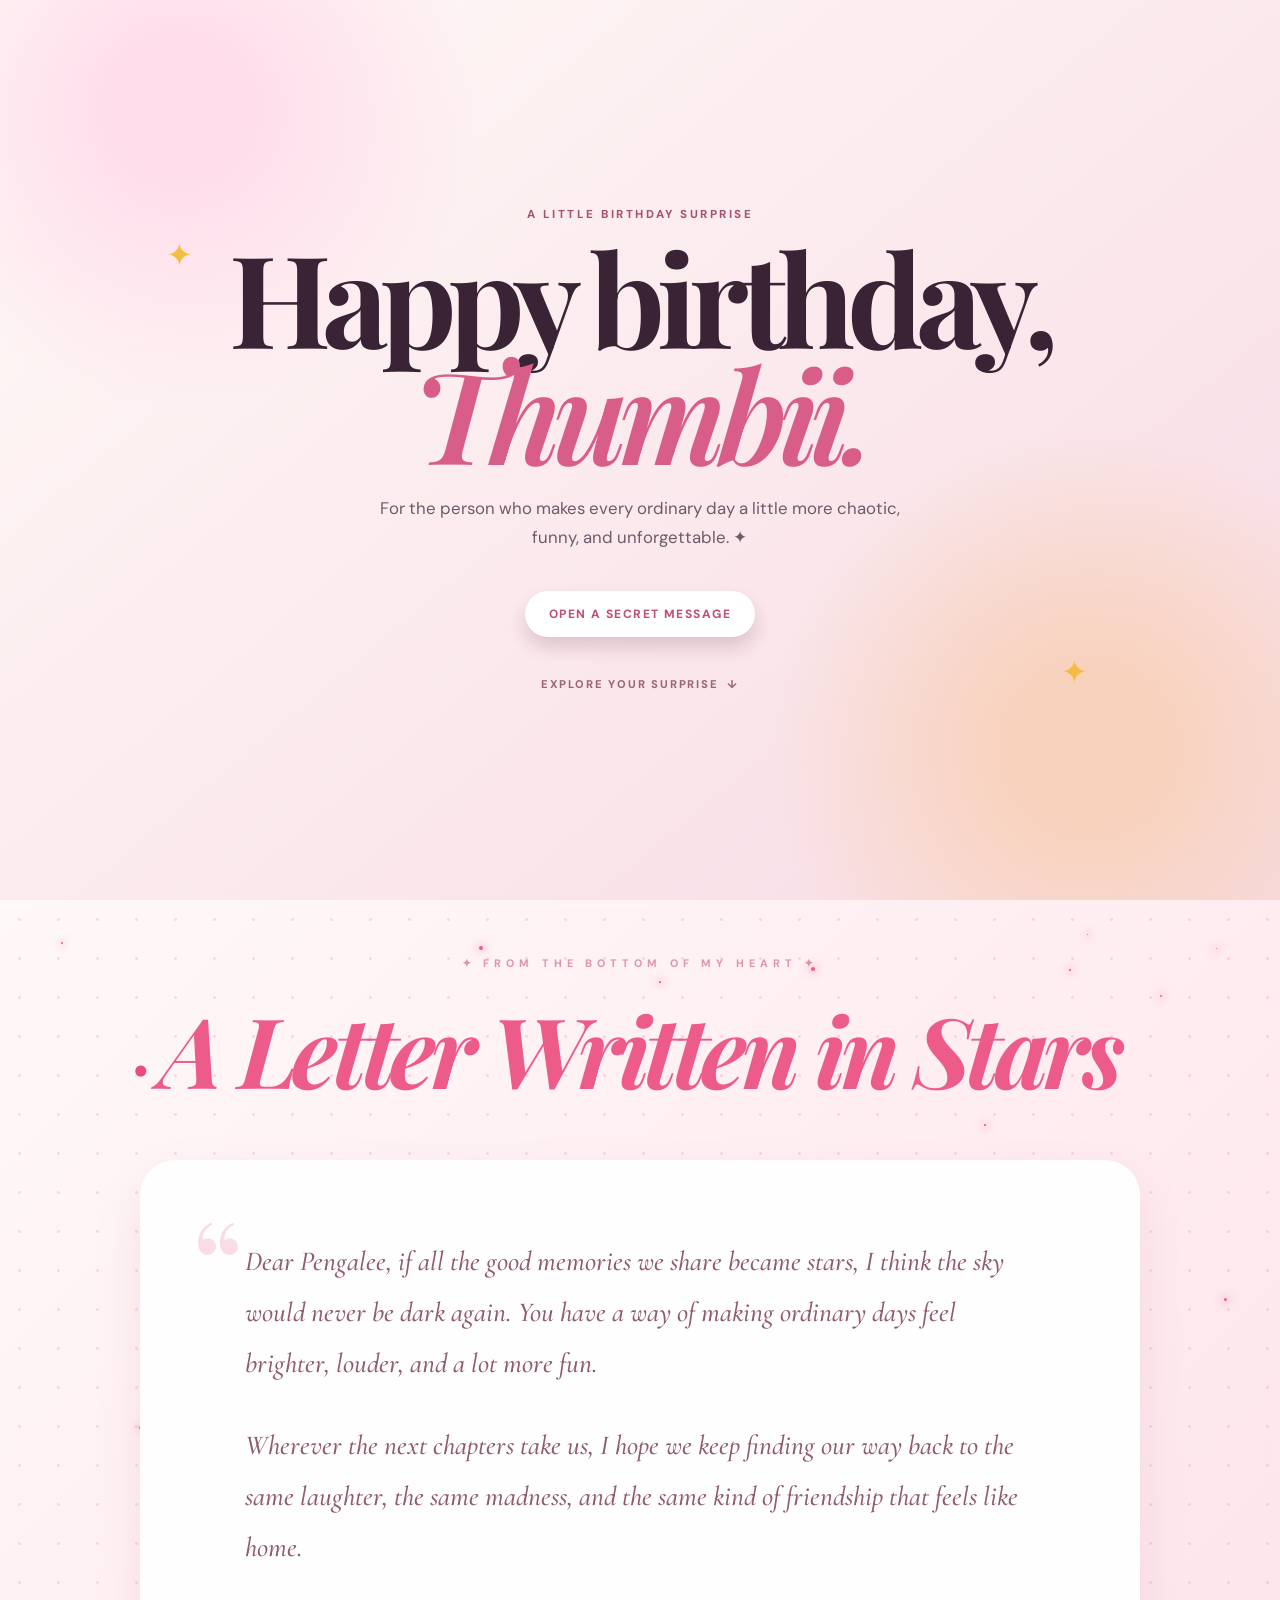
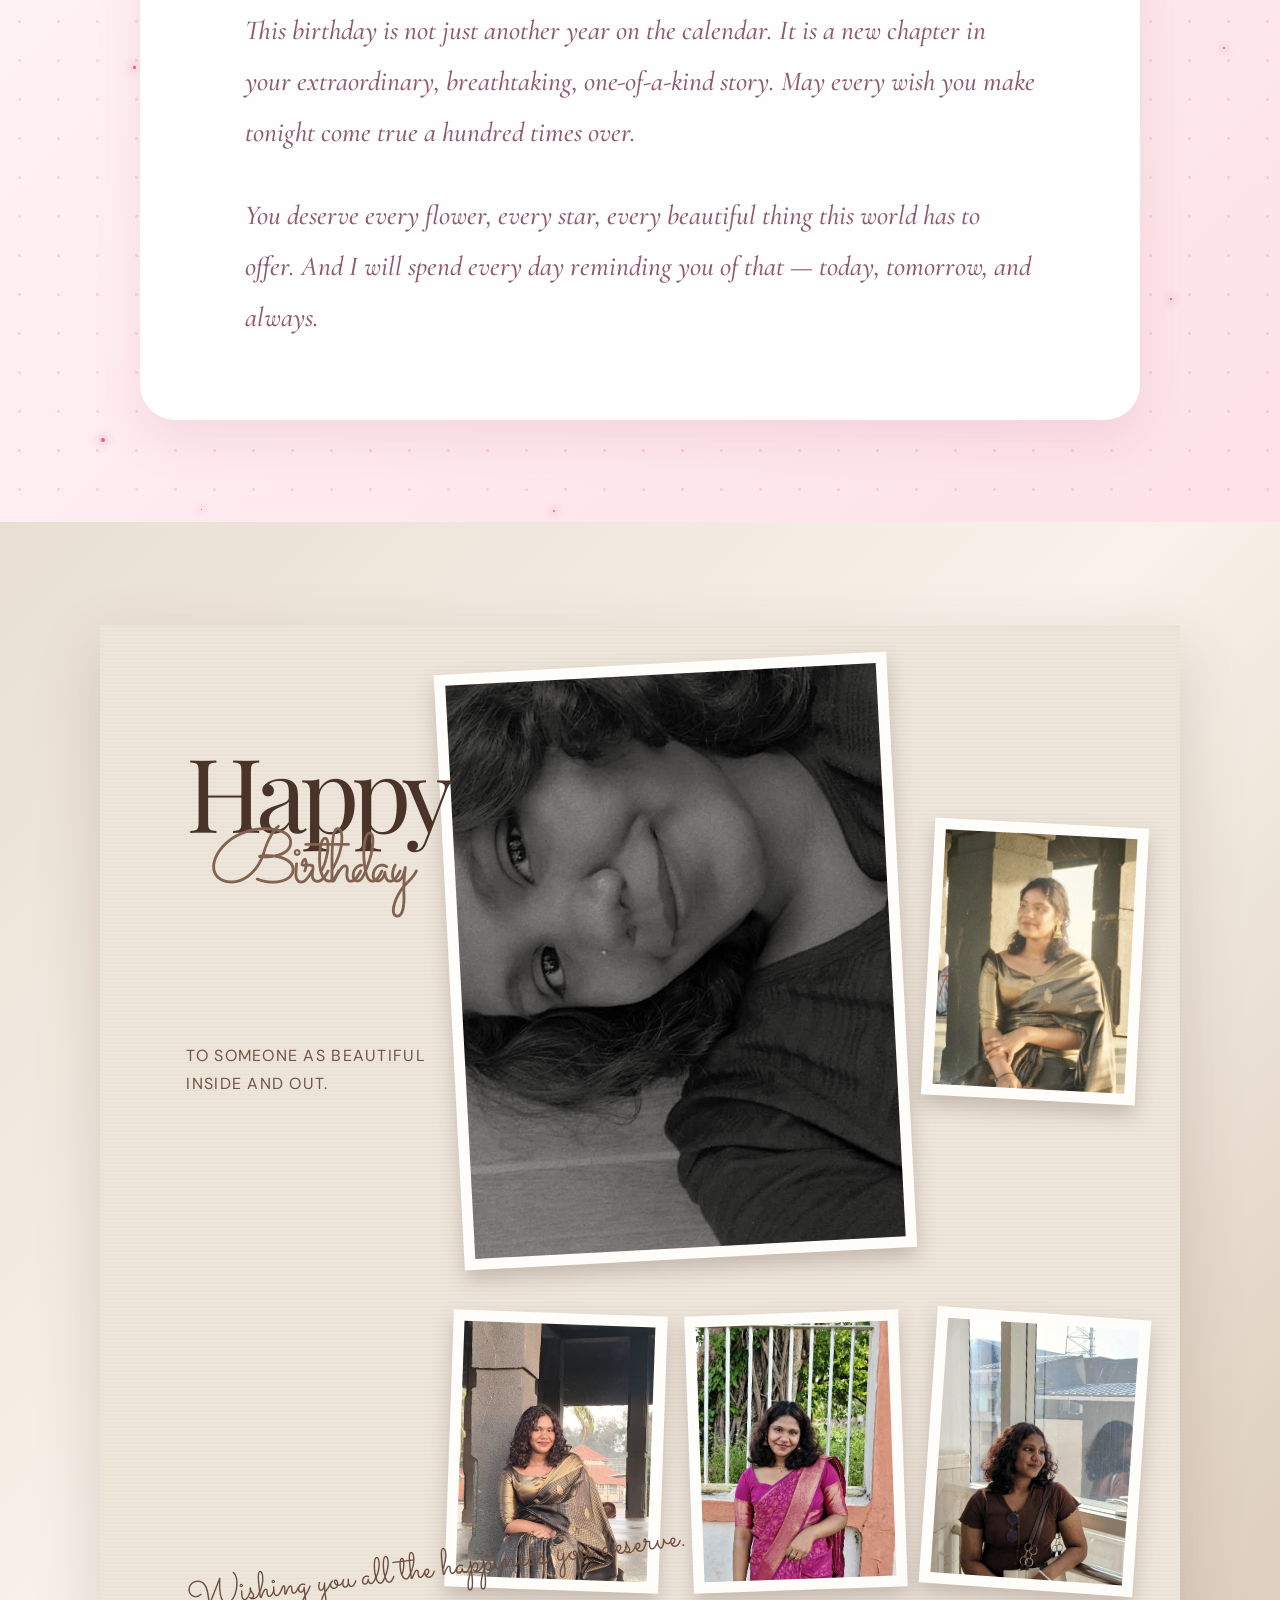
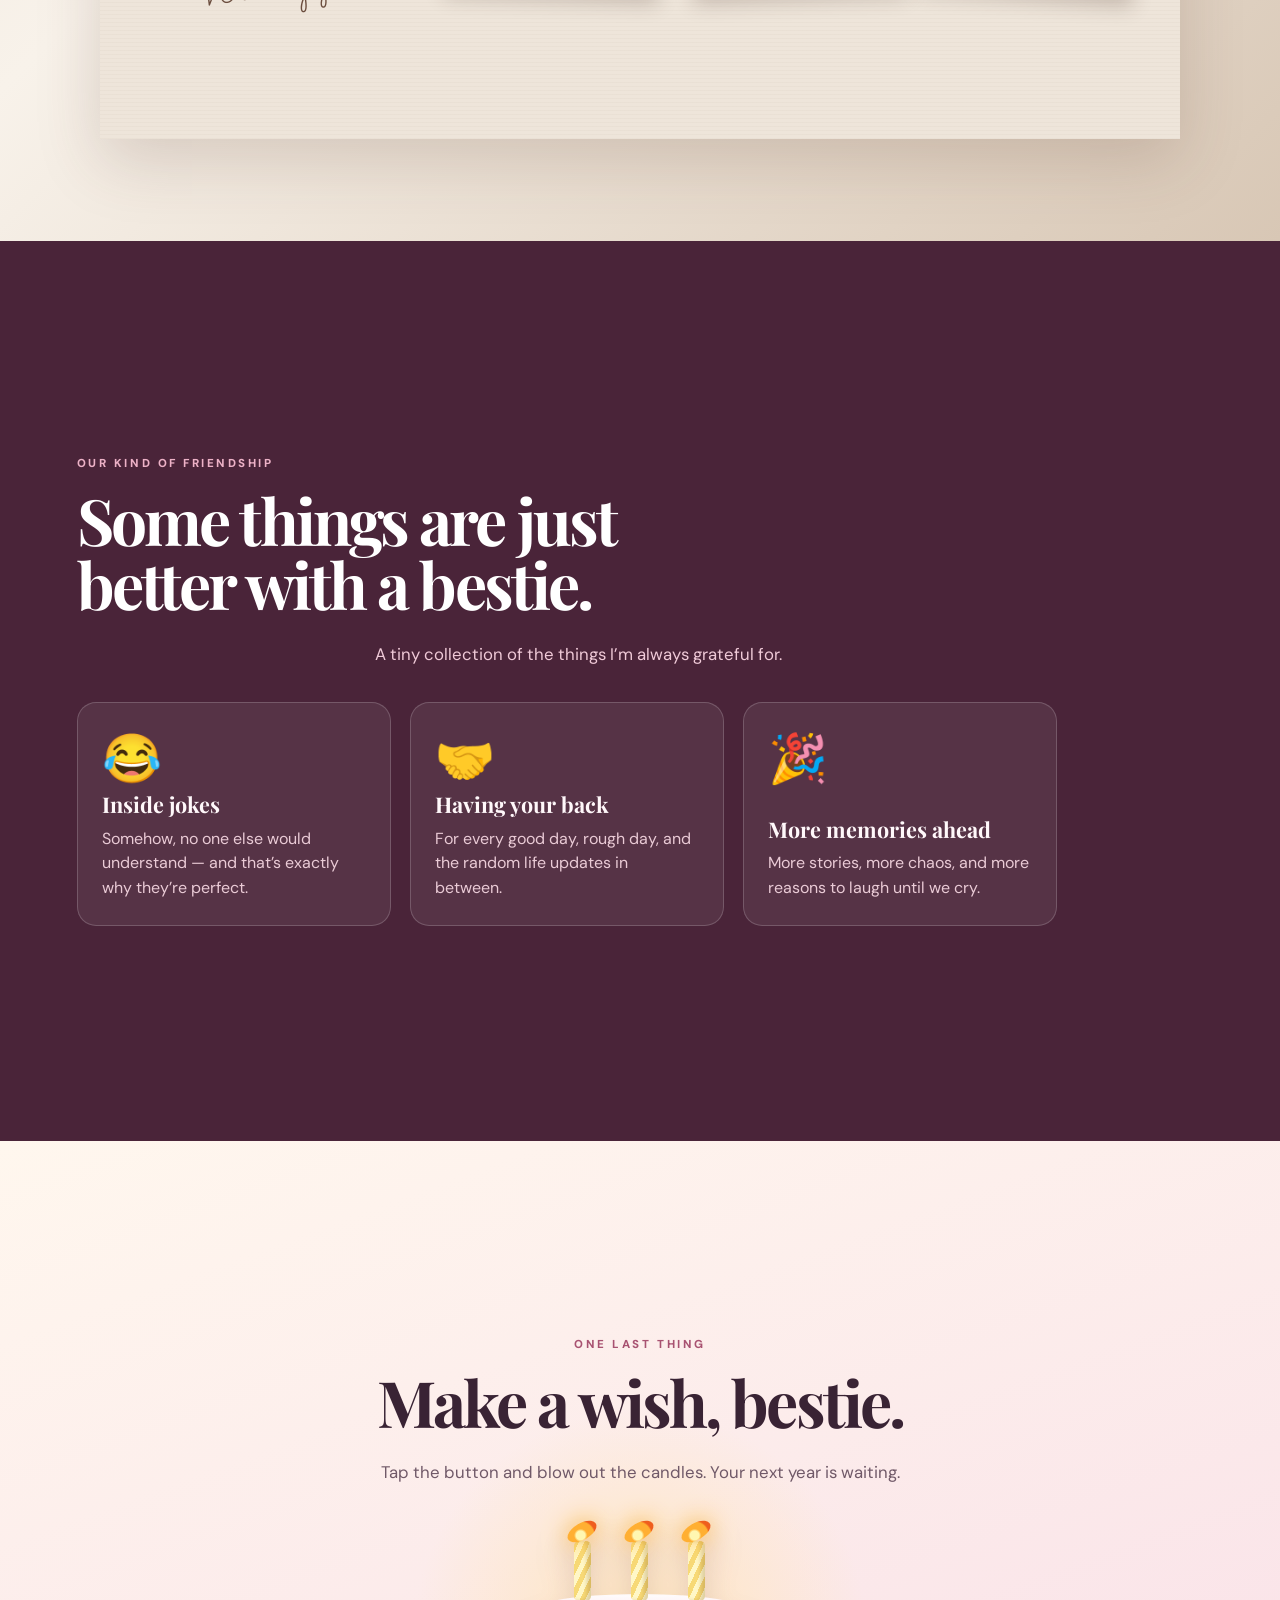
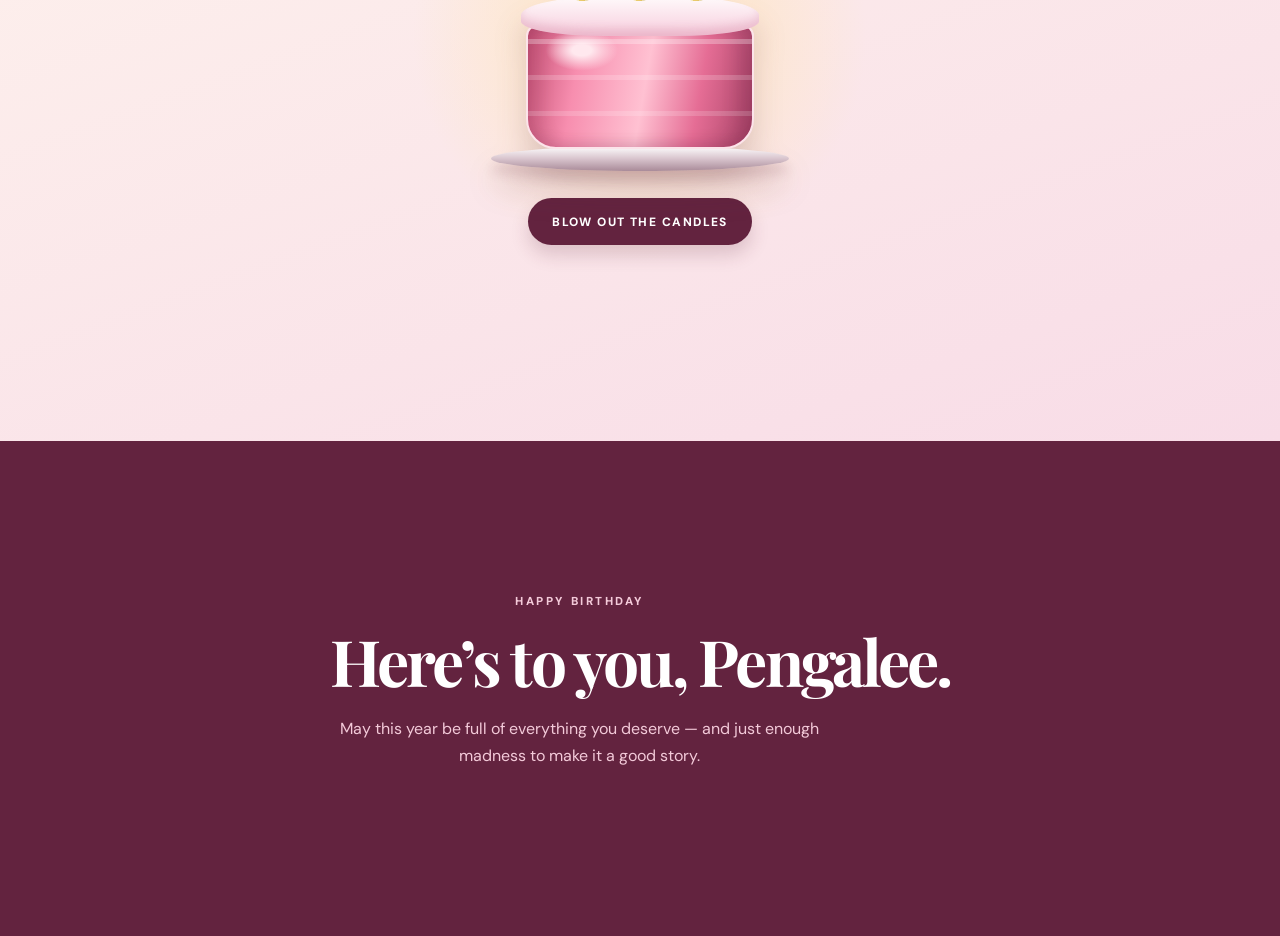
==== bestie.html @ 7e1c6e97 "Initial commit" ====
<!DOCTYPE html>
<html lang="en">
<head>
  <meta charset="UTF-8">
  <meta name="viewport" content="width=device-width, initial-scale=1.0">
  <title>Happy Birthday, Pengalee!</title>
  <link rel="preconnect" href="https://fonts.googleapis.com">
  <link rel="preconnect" href="https://fonts.gstatic.com" crossorigin>
  <link href="https://fonts.googleapis.com/css2?family=Cormorant+Garamond:ital,wght@0,400;0,500;1,400;1,500&family=DM+Sans:wght@400;500;700;800&family=Playfair+Display:ital,wght@0,600;0,700;1,600&family=Sacramento&display=swap" rel="stylesheet">
  <style>
    :root { --ink:#392334; --wine:#63233f; --pink:#d85d88; --blush:#f8dce6; --cream:#fffaf7; --gold:#f3bd45; }
    * { box-sizing:border-box; } html { scroll-behavior:smooth; }
    body { margin:0; overflow-x:hidden; color:var(--ink); font-family:"DM Sans",sans-serif; background:var(--cream); }
    #loader { position:fixed; inset:0; z-index:50; display:grid; place-items:center; background:radial-gradient(circle at 50% 43%,#ffe8ef 0,transparent 24%),linear-gradient(135deg,#f8cbd9,#fff5ef); transition:opacity .65s ease,visibility .65s; }
    #loader.done { opacity:0; visibility:hidden; } .loader-copy { text-align:center; color:var(--wine); } .loader-gift { font-size:3.5rem; display:block; animation:gift 1.1s ease-in-out infinite alternate; } .loader-copy p { margin:1rem 0 .4rem; font-family:"Playfair Display",serif; font-size:1.55rem; font-style:italic; } .loader-copy small { font-size:.65rem; letter-spacing:.18em; text-transform:uppercase; font-weight:800; } @keyframes gift { to { transform:translateY(-9px) rotate(5deg); } }
    section { min-height:100vh; padding:clamp(4rem,9vw,7rem) 6vw; display:grid; place-items:center; position:relative; overflow:hidden; }
    .cover { text-align:center; background:radial-gradient(circle at 14% 12%,#ffddeb 0 5%,transparent 22%),radial-gradient(circle at 85% 83%,#f8d2bd 0 6%,transparent 24%),linear-gradient(140deg,#fff9f7,#f7dbe4); }
    .cover::before,.cover::after { content:"✦"; position:absolute; color:var(--gold); font-size:2rem; animation:float 4s ease-in-out infinite; } .cover::before{left:13%;top:26%}.cover::after{right:15%;bottom:23%;animation-delay:-2s}
    .eyebrow { margin:0 0 1.1rem; color:#a85271; font-size:.72rem; font-weight:800; letter-spacing:.22em; text-transform:uppercase; }
    h1,h2 { font-family:"Playfair Display",serif; } h1 { font-size:clamp(3.5rem,10vw,8rem); line-height:.9; letter-spacing:-.065em; margin:0; } h1 em { color:var(--pink); font-weight:600; }
    h2 { font-size:clamp(2.4rem,5vw,4.5rem); line-height:1; letter-spacing:-.045em; margin:.2rem 0 1.4rem; }
    .sub { max-width:530px; margin:1.5rem auto 2rem; color:#705968; font-size:1.05rem; line-height:1.75; }
    .scroll { display:inline-flex; gap:.55rem; align-items:center; margin-top:2.5rem; color:#9b6578; font-size:.7rem; font-weight:800; letter-spacing:.16em; text-transform:uppercase; text-decoration:none; } .scroll span { animation:bob 1.3s ease-in-out infinite; }
    .letter { background:linear-gradient(120deg,#fffdfb,#fff3f6); } .letter-inner { width:min(690px,100%); padding:clamp(2rem,6vw,4.5rem); border:1px solid rgba(116,58,82,.13); background:#fffdfa; box-shadow:0 25px 60px rgba(104,51,75,.14); position:relative; }
    .letter-inner::before { content:"for my favorite person"; position:absolute; top:-1rem; right:1.25rem; color:#c36a87; font:2.2rem Sacramento,cursive; transform:rotate(-5deg); } .letter p { color:#644e5b; font-size:clamp(1rem,2vw,1.16rem); line-height:1.9; } .sign { color:#b14f71!important; font:2.6rem Sacramento,cursive; margin-bottom:0!important; }
    .moments { background:#4a2439; color:#fff8fa; } .moments .eyebrow{color:#edb2c7}.moments h2{color:white}.moments .sub{color:#f0cad8}.cards { display:grid; grid-template-columns:repeat(3,1fr); gap:1.2rem; width:min(980px,100%); margin-top:2rem; } .card { min-height:220px; padding:1.5rem; border:1px solid rgba(255,255,255,.18); background:rgba(255,255,255,.07); border-radius:1.2rem; display:flex; flex-direction:column; justify-content:end; transition:transform .25s, background .25s; } .card:hover{transform:translateY(-9px) rotate(1deg);background:rgba(255,255,255,.13)} .card span{font-size:3rem;margin-bottom:auto}.card b{font-family:"Playfair Display",serif;font-size:1.35rem}.card p{color:#eacbd6;line-height:1.55;margin:.55rem 0 0}
    .cake { text-align:center; background:radial-gradient(circle at 50% 55%,#ffe6bc 0,transparent 28%),linear-gradient(160deg,#fff7ee,#f8dce7); } .cake .sub{margin-bottom:2rem}.cake-art{height:260px;width:330px;position:relative;margin:0 auto 1.2rem;filter:drop-shadow(0 20px 14px rgba(94,42,57,.18))}.plate{position:absolute;bottom:8px;left:16px;width:298px;height:25px;border-radius:50%;background:linear-gradient(#fff,#d9c5ce 50%,#a98b99);box-shadow:0 10px 12px rgba(92,34,58,.16)}.cake-base{position:absolute;bottom:30px;left:51px;width:228px;height:125px;border-radius:12px 12px 30px 30px;background:radial-gradient(ellipse at 24% 20%,#ffe8ee 0 4%,transparent 15%),linear-gradient(100deg,#c75176,#f78eaf 23%,#ffc1d2 52%,#e56d95 75%,#a94468);border:2px solid #fce4ea;box-shadow:inset 12px 0 15px rgba(92,22,54,.13),inset -13px 0 18px rgba(92,22,54,.2)}.cake-base::after{content:"";position:absolute;inset:13px 0 auto;height:5px;background:rgba(255,255,255,.28);box-shadow:0 36px 0 rgba(255,255,255,.18),0 72px 0 rgba(255,255,255,.16)}.icing{position:absolute;bottom:143px;left:46px;width:238px;height:42px;border-radius:50% 50% 35% 35%;background:linear-gradient(#fffdfd,#f7cddd);box-shadow:inset 0 -7px 9px rgba(185,78,119,.18)}.candle{position:absolute;bottom:178px;width:17px;height:60px;border-radius:5px;background:repeating-linear-gradient(115deg,#f7d976 0 5px,#fff7c7 5px 10px);box-shadow:inset -4px 0 4px rgba(94,54,15,.2)}.c1{left:99px}.c2{left:156px}.c3{left:213px}.flame{position:absolute;bottom:232px;width:18px;height:31px;border-radius:70% 30% 70% 30%;background:radial-gradient(circle at 60% 62%,#fff7b1 0 20%,#ffaf32 30% 60%,#ef5e1d 68%);box-shadow:0 0 24px #ffb942;transform:rotate(45deg);transition:all .45s}.f1{left:98px}.f2{left:155px}.f3{left:212px}.out{opacity:0;transform:translateY(13px) scale(.2)}button{border:0;border-radius:999px;padding:.95rem 1.5rem;background:var(--wine);color:white;font:800 .75rem "DM Sans",sans-serif;letter-spacing:.12em;text-transform:uppercase;cursor:pointer;box-shadow:0 10px 18px rgba(92,34,58,.18);transition:transform .2s}button:hover{transform:translateY(-3px)}.finale{min-height:55vh;text-align:center;background:var(--wine);color:white}.finale h2{color:#fff}.finale p{color:#f3cad9;max-width:500px;line-height:1.7}.show{display:none;margin-top:1rem;color:#ffd56b;font-family:"Playfair Display",serif;font-size:1.3rem}.show.active{display:block}#confetti{position:fixed;inset:0;pointer-events:none;z-index:10;overflow:hidden}.bit{position:absolute;top:-30px;width:9px;height:14px;animation:fall 2.7s linear forwards}@keyframes fall{to{transform:translate(var(--x),110vh) rotate(720deg);opacity:0}}@keyframes bob{50%{transform:translateY(5px)}}@keyframes float{50%{transform:translateY(-13px) rotate(16deg)}}
    .secret-trigger { background:#fff; color:#bd5177; margin-top:.4rem; } .secret { position:fixed; inset:0; z-index:30; display:none; place-items:center; padding:1.3rem; background:rgba(49,17,36,.48); backdrop-filter:blur(10px); } .secret.open{display:grid}.gift-chamber{position:absolute;display:grid;place-items:center;text-align:center;transition:opacity .35s ease,transform .35s ease}.chamber-glow{position:absolute;width:min(78vw,430px);aspect-ratio:1;border-radius:50%;background:radial-gradient(circle,rgba(255,237,177,.46),rgba(238,102,147,.2) 38%,transparent 69%);animation:pulse 1.25s ease-in-out infinite alternate}.gift-copy{position:absolute;top:calc(50% + 135px);color:white;font:italic 1.25rem "Playfair Display",serif;white-space:nowrap}.gift-box{width:150px;height:120px;position:relative;z-index:1;filter:drop-shadow(0 22px 15px rgba(36,8,24,.35));animation:giftBounce .8s ease-in-out infinite alternate}.gift-base{position:absolute;bottom:0;width:150px;height:95px;border-radius:8px;background:linear-gradient(100deg,#d92862,#f16f96 45%,#be1f55);box-shadow:inset 10px 0 12px rgba(255,255,255,.15),inset -12px 0 14px rgba(75,0,27,.2)}.gift-base::after{content:"";position:absolute;left:62px;top:0;width:24px;height:100%;background:#ffd85e;box-shadow:inset 5px 0 5px rgba(161,100,5,.18)}.gift-lid{position:absolute;top:12px;left:-9px;width:168px;height:35px;border-radius:7px;background:linear-gradient(#f57d9e,#cc265e);z-index:2;transform-origin:20% 100%;transition:transform .65s cubic-bezier(.2,.9,.25,1.45)}.gift-lid::after{content:"";position:absolute;left:70px;width:25px;height:100%;background:#ffe06b}.gift-bow{position:absolute;z-index:3;left:49px;top:-8px;width:54px;height:35px;border:9px solid #ffe06b;border-radius:50%;box-shadow:28px 0 0 -9px #ffe06b}.secret.revealing .gift-lid{transform:translateY(-40px) rotate(-24deg)}.secret.revealing .gift-box{animation:giftOpen .95s ease forwards}.secret.revealed .gift-chamber{opacity:0;transform:scale(1.2);pointer-events:none}.secret-card{position:relative;width:min(820px,100%);max-height:90vh;overflow:auto;padding:clamp(2rem,6vw,4rem);text-align:left;border-radius:.25rem;background:#fffdfd;box-shadow:0 32px 80px rgba(76,23,45,.28);border:1px solid rgba(116,58,82,.13);opacity:0;transform:translateY(40px) scale(.96);pointer-events:none}.secret.revealed .secret-card{pointer-events:auto;animation:noteReveal .7s .05s cubic-bezier(.2,.9,.3,1.18) forwards}.close{position:absolute;right:1.35rem;top:1rem;border:0;background:none;color:#f091ad;font-size:2.3rem;font-weight:300;padding:0;box-shadow:none}.secret-gift{font-size:3.5rem;margin:.1rem;text-align:center}.secret-card h2{color:var(--ink);font-style:normal;font-size:clamp(2.5rem,6vw,4.4rem)}.secret-card p{color:#644e5b;font-size:clamp(1rem,2vw,1.16rem);line-height:1.9}.secret-card .eyebrow{margin-top:1.4rem}.photo-row{display:grid;grid-template-columns:repeat(3,1fr);gap:.75rem;margin:1.8rem 0}.photo-row img{width:100%;aspect-ratio:1/1.18;object-fit:cover;border-radius:.7rem;box-shadow:0 10px 20px rgba(92,34,58,.14)}.secret-icons{font-size:1.55rem;letter-spacing:.35rem;margin-top:1.2rem;text-align:center}.secret-sign{color:#b14f71!important;font:2.4rem Sacramento,cursive!important;margin-bottom:0!important}@keyframes pulse{to{transform:scale(1.13);opacity:.7}}@keyframes giftBounce{to{transform:translateY(-10px)}}@keyframes giftOpen{65%{transform:scale(1.08)}100%{transform:scale(.82);opacity:0}}@keyframes noteReveal{to{opacity:1;transform:translateY(0) scale(1)}}
    .star-letter { text-align:center; color:#fff; background:radial-gradient(circle at 17% 23%,rgba(247,186,69,.18) 0 1px,transparent 2px),radial-gradient(circle at 75% 14%,rgba(255,255,255,.7) 0 1px,transparent 2px),radial-gradient(circle at 42% 70%,rgba(255,255,255,.45) 0 1px,transparent 2px),radial-gradient(ellipse at bottom,#472d68 0,#1f183e 55%,#111129 100%); background-size:61px 63px,93px 89px,47px 57px,auto; } .star-letter::before{content:"✦  ·  ✧  ·  ✦";position:absolute;top:10%;color:#f5ce77;letter-spacing:1rem;font-size:1.2rem;opacity:0}.star-letter.in::before{animation:starBanner 1.2s .2s ease forwards}.constellation{position:absolute;inset:0;overflow:hidden;pointer-events:none}.constellation i{position:absolute;width:var(--s);height:var(--s);border-radius:50%;background:#fff2bf;box-shadow:0 0 10px 2px rgba(255,222,126,.75);opacity:0;transform:translate(var(--dx),var(--dy)) scale(.2)}.star-letter.in .constellation i{animation:starGather 1.7s var(--d) cubic-bezier(.16,.85,.3,1) forwards,twinkle 2.3s calc(var(--d) + 1.7s) ease-in-out infinite}.star-letter .eyebrow{color:#ebc878}.star-letter h2{font-size:clamp(3rem,8vw,6.6rem);color:#fff4d8;font-style:italic;overflow:hidden}.title-line{display:block;transform:translateY(118%);opacity:0}.star-letter.in .title-line{animation:writeStars 1s cubic-bezier(.2,.8,.22,1) forwards}.star-letter.in .title-line+ .title-line{animation-delay:.18s}.star-note{width:min(650px,100%);padding:clamp(1.7rem,5vw,3.4rem);border:1px solid rgba(255,234,165,.36);border-radius:1.4rem;background:rgba(26,17,59,.45);box-shadow:0 20px 60px rgba(0,0,0,.35),inset 0 0 50px rgba(214,173,89,.08);backdrop-filter:blur(4px);opacity:0;transform:translateY(36px) scale(.97)}.star-letter.in .star-note{animation:letterArrives .9s .56s cubic-bezier(.2,.9,.3,1.15) forwards}.star-note p{margin:0;color:#f8eada;font-family:"Playfair Display",serif;font-size:clamp(1.1rem,2.5vw,1.42rem);font-style:italic;line-height:1.85}.star-note p+p{margin-top:1.2rem}.star-sign{color:#f5cb78!important;font-family:Sacramento,cursive!important;font-size:2.7rem!important}@keyframes starGather{to{opacity:1;transform:translate(0,0) scale(1)}}@keyframes twinkle{50%{opacity:.28;transform:scale(.55)}}@keyframes writeStars{to{transform:translateY(0);opacity:1}}@keyframes letterArrives{to{opacity:1;transform:translateY(0) scale(1)}}@keyframes starBanner{to{opacity:.9}}@media(prefers-reduced-motion:reduce){.star-letter::before,.constellation i,.title-line,.star-note{animation:none!important;opacity:1!important;transform:none!important}}
    /* Pink letter-in-stars treatment */
    .star-letter { color:var(--ink); background:radial-gradient(circle at 11% 14%,#e84e7b 0 5px,transparent 6px),radial-gradient(circle at 88% 74%,#ef82a2 0 4px,transparent 5px),radial-gradient(circle at 50% 50%,rgba(229,101,142,.2) 0 1px,transparent 2px),linear-gradient(135deg,#fff8f8,#fde1e9); background-size:auto,auto,39px 39px,auto; padding:clamp(4.5rem,8vw,7rem) 5vw; } .star-letter::before { content:"✦  FROM THE BOTTOM OF MY HEART  ✦"; top:3.5rem; color:#d98b9e; font:700 .68rem "DM Sans",sans-serif; letter-spacing:.45em; } .constellation i { background:#ef5d89; box-shadow:0 0 9px 2px rgba(238,93,137,.38); } .star-heading { position:relative;z-index:1;width:100%;margin:0 auto clamp(2rem,5vw,4rem); } .star-letter .eyebrow { color:#d98b9e; } .star-letter h2 { color:#ed5b88; font-size:clamp(3.3rem,7.6vw,7rem); line-height:.96; letter-spacing:-.055em; margin:0; } .title-line { display:inline-block; } .star-note { width:min(1000px,100%); min-height:430px; text-align:left; padding:clamp(2rem,6vw,5.8rem); border:0; border-radius:2.2rem; background:#fffefe; box-shadow:0 20px 45px rgba(189,89,123,.13); backdrop-filter:none; position:relative; z-index:1; } .star-note::before { content:"“"; position:absolute; left:clamp(1.7rem,4vw,3.5rem); top:clamp(1.2rem,3vw,2.4rem); color:#f9dce5; font:8rem/1 "Playfair Display",serif; } .star-note p { position:relative; max-width:790px; margin-left:auto; margin-right:auto; color:#8e5b70; font-family:"Cormorant Garamond",serif; font-weight:500; font-size:clamp(1.35rem,2.5vw,1.72rem); font-style:italic; line-height:1.85; } .star-note p + p { margin-top:2rem; } .star-sign { display:none; }
    .memory-reel { min-height:auto; padding:6rem 0; display:block; background:linear-gradient(135deg,#fffaf8,#f9e4eb); text-align:center; } .memory-reel h2{margin-bottom:.75rem}.memory-reel .sub{margin:0 auto 2.5rem}.reel-window{width:100%;overflow:hidden;padding:.7rem 0 1.2rem}.reel-track{display:flex;width:max-content;gap:1.45rem;animation:reel 32s linear infinite}.reel-window:hover .reel-track{animation-play-state:paused}.memory-shot{width:clamp(190px,21vw,300px);height:clamp(275px,31vw,435px);overflow:hidden;position:relative;flex:0 0 auto;border-radius:1.55rem;background:#eecbd7;box-shadow:0 16px 32px rgba(111,53,77,.16)}.memory-shot img{width:100%;height:100%;object-fit:cover;transition:transform .5s ease}.memory-shot:hover img{transform:scale(1.06)}.memory-shot::after{content:"";position:absolute;inset:55% 0 0;background:linear-gradient(transparent,rgba(37,16,29,.68));pointer-events:none}.memory-shot span{position:absolute;left:1.1rem;bottom:1rem;z-index:1;color:white;font:italic 1.25rem "Playfair Display",serif;text-align:left}.memory-shot small{display:block;margin-top:.2rem;font:700 .58rem "DM Sans",sans-serif;letter-spacing:.14em;text-transform:uppercase;opacity:.8}@keyframes reel{to{transform:translateX(-50%)}}@media(prefers-reduced-motion:reduce){.reel-track{animation:none;width:auto;overflow-x:auto}.memory-shot{width:250px}}
    .photo-collage { min-height:auto; padding:clamp(4.5rem,8vw,7rem) 5vw; background:linear-gradient(135deg,#e9dfd3,#f8f2ea 45%,#d8c7b5); } .collage-wrap { width:min(1080px,100%); margin:auto; padding:clamp(1.4rem,3vw,2.5rem); background:#eee5da; box-shadow:0 22px 60px rgba(89,58,43,.18); position:relative; overflow:hidden; } .collage-wrap::before { content:""; position:absolute; inset:0; opacity:.24; background:repeating-linear-gradient(0deg,rgba(105,75,53,.13) 0 1px,transparent 1px 4px); pointer-events:none; } .collage-title { position:absolute; z-index:2; top:11%; left:8%; color:#4a3328; font:clamp(3.2rem,8vw,7.5rem)/.86 "Playfair Display",serif; letter-spacing:-.07em; } .collage-title em { display:block; font:clamp(2.5rem,6vw,5.3rem)/.85 Sacramento,cursive; color:#826250; margin-left:1.5rem; } .collage-sub { position:absolute; z-index:2; left:8%; top:36%; width:27%; color:#705447; font-size:clamp(.72rem,1.35vw,1rem); line-height:1.75; letter-spacing:.08em; text-transform:uppercase; } .polaroid-grid { position:relative; z-index:1; min-height:clamp(650px,72vw,820px); margin-left:31%; display:grid; grid-template-columns:repeat(3,1fr); grid-template-rows:1.15fr .8fr; gap:clamp(.8rem,2vw,1.6rem); align-items:center; } .polaroid { margin:0; padding:clamp(.4rem,1vw,.7rem); background:#fffdfa; box-shadow:0 10px 20px rgba(65,41,29,.23); transform:rotate(var(--r)); transition:transform .35s ease,box-shadow .35s ease; } .polaroid:hover { transform:translateY(-10px) rotate(0); box-shadow:0 18px 30px rgba(65,41,29,.28); } .polaroid img { width:100%; aspect-ratio:3/4; object-fit:cover; display:block; filter:sepia(.08) saturate(.9); } .polaroid:nth-child(1){grid-column:1/3;grid-row:1}.polaroid:nth-child(2){grid-column:3;grid-row:1}.polaroid:nth-child(3){grid-column:1;grid-row:2}.polaroid:nth-child(4){grid-column:2;grid-row:2}.polaroid:nth-child(5){grid-column:3;grid-row:2}.collage-note { position:absolute; z-index:2; left:8%; bottom:10%; color:#6b4d3e; font:clamp(1.35rem,3vw,2.35rem)/1.1 Sacramento,cursive; transform:rotate(-7deg); } @media(max-width:720px){.collage-title{position:relative;top:auto;left:auto;margin-bottom:.8rem}.collage-sub,.collage-note{position:relative;left:auto;top:auto;bottom:auto;width:auto;margin:.7rem 0 1.5rem}.polaroid-grid{margin:0;min-height:500px;gap:.55rem}.collage-note{margin-top:1.5rem}.polaroid{padding:.3rem}}
    @media(max-width:650px){.cards{grid-template-columns:1fr}.card{min-height:170px}.letter-inner::before{font-size:1.7rem;top:-.8rem}.cake-art{transform:scale(.85);margin:-1.2rem auto -.2rem}}
  </style>
</head>
<body>
  <div id="loader"><div class="loader-copy"><span class="loader-gift">🎁</span><p>Putting together a little surprise…</p><small>Made especially for Pengalee</small></div></div>
  <div id="confetti"></div>
  <section class="cover">
    <div><p class="eyebrow">A little birthday surprise</p><h1>Happy birthday,<br><em>Thumbii.</em></h1><p class="sub">For the person who makes every ordinary day a little more chaotic, funny, and unforgettable. ✦</p><button class="secret-trigger" id="open-secret">Open a secret message</button><br><a class="scroll" href="#stars">Explore your surprise <span>↓</span></a></div>
  </section>
  <section class="star-letter" id="stars"><div class="constellation" aria-hidden="true"></div><div class="star-heading"><h2><span class="title-line">A Letter Written in Stars</span></h2></div><article class="star-note"><p>Dear Pengalee, if all the good memories we share became stars, I think the sky would never be dark again. You have a way of making ordinary days feel brighter, louder, and a lot more fun.</p><p>Wherever the next chapters take us, I hope we keep finding our way back to the same laughter, the same madness, and the same kind of friendship that feels like home.</p><p>This birthday is not just another year on the calendar. It is a new chapter in your extraordinary, breathtaking, one-of-a-kind story. May every wish you make tonight come true a hundred times over.</p><p>You deserve every flower, every star, every beautiful thing this world has to offer. And I will spend every day reminding you of that — today, tomorrow, and always.</p></article></section>
  <section class="photo-collage"><div class="collage-wrap"><div class="collage-title">Happy<em>Birthday</em></div><p class="collage-sub">To someone as beautiful inside and out.</p><div class="polaroid-grid"><figure class="polaroid" style="--r:-3deg"><img src="photos/gallery1.jpg" alt="Pengalee" onerror="this.src='assets/birthday-person-placeholder.svg'"></figure><figure class="polaroid" style="--r:3deg"><img src="photos/gallery2.jpg" alt="Pengalee" onerror="this.src='assets/birthday-person-placeholder.svg'"></figure><figure class="polaroid" style="--r:2deg"><img src="photos/gallery3.jpg" alt="Pengalee" onerror="this.src='assets/birthday-person-placeholder.svg'"></figure><figure class="polaroid" style="--r:-2deg"><img src="photos/gallery4.jpg" alt="Pengalee" onerror="this.src='assets/birthday-person-placeholder.svg'"></figure><figure class="polaroid" style="--r:4deg"><img src="photos/gallery5.jpg" alt="Pengalee" onerror="this.src='assets/birthday-person-placeholder.svg'"></figure></div><p class="collage-note">Wishing you all the happiness you deserve.</p></div></section>
  <section class="moments"><div><p class="eyebrow">Our kind of friendship</p><h2>Some things are just<br>better with a bestie.</h2><p class="sub">A tiny collection of the things I’m always grateful for.</p><div class="cards"><article class="card"><span>😂</span><b>Inside jokes</b><p>Somehow, no one else would understand — and that’s exactly why they’re perfect.</p></article><article class="card"><span>🤝</span><b>Having your back</b><p>For every good day, rough day, and the random life updates in between.</p></article><article class="card"><span>🎉</span><b>More memories ahead</b><p>More stories, more chaos, and more reasons to laugh until we cry.</p></article></div></div></section>
  <section class="cake"><div><p class="eyebrow">One last thing</p><h2>Make a wish, bestie.</h2><p class="sub">Tap the button and blow out the candles. Your next year is waiting.</p><div class="cake-art" aria-label="Birthday cake"><div class="plate"></div><div class="cake-base"></div><div class="icing"></div><i class="candle c1"></i><i class="candle c2"></i><i class="candle c3"></i><i class="flame f1"></i><i class="flame f2"></i><i class="flame f3"></i></div><button id="blow">Blow out the candles</button><p class="show" id="wish">Wish made. Let the good things begin. ✨</p></div></section>
  <section class="finale"><div><p class="eyebrow">Happy birthday</p><h2>Here’s to you, Pengalee.</h2><p>May this year be full of everything you deserve — and just enough madness to make it a good story.</p></div></section>
  <div class="secret" id="secret" role="dialog" aria-modal="true" aria-label="A note for you"><div class="gift-chamber" aria-hidden="true"><div class="chamber-glow"></div><div class="gift-box"><div class="gift-lid"></div><div class="gift-bow"></div><div class="gift-base"></div></div><p class="gift-copy">A little something for Pengalee…</p></div><article class="secret-card"><button class="close" id="close-secret" aria-label="Close">×</button><p class="eyebrow">A note for you</p><h2>You make life<br>more fun.</h2><p>May life give you every reason to smile, every dream worth chasing, and every moment worth remembering. And wherever life takes us, I hope I’m there beside you for at least some of the madness. ❤️</p><p>Thank you for being the kind of friend who brings the laughs, keeps it real, and makes even the smallest moments feel special.</p><p class="secret-sign">Always cheering for you,</p></article></div>
  <script>
    const colors=["#f4bd45","#e86797","#76c9bd","#f29a58","#fff"];
    document.getElementById("blow").addEventListener("click",function(){document.querySelectorAll(".flame").forEach(x=>x.classList.add("out"));this.style.display="none";document.getElementById("wish").classList.add("active");const box=document.getElementById("confetti");for(let i=0;i<130;i++){const bit=document.createElement("i");bit.className="bit";bit.style.left=Math.random()*100+"vw";bit.style.background=colors[i%colors.length];bit.style.setProperty("--x",(Math.random()-.5)*260+"px");bit.style.animationDelay=Math.random()*.45+"s";box.append(bit);setTimeout(()=>bit.remove(),3200)}});
    const secret=document.getElementById("secret");let revealTimer;function closeSecret(){clearTimeout(revealTimer);secret.classList.remove("open","revealing","revealed")}document.getElementById("open-secret").addEventListener("click",()=>{secret.classList.add("open");requestAnimationFrame(()=>secret.classList.add("revealing"));revealTimer=setTimeout(()=>secret.classList.add("revealed"),850)});document.getElementById("close-secret").addEventListener("click",closeSecret);secret.addEventListener("click",e=>{if(e.target===secret)closeSecret()});const starSection=document.querySelector(".star-letter"),sky=document.querySelector(".constellation");for(let i=0;i<42;i++){const star=document.createElement("i");star.style.left=Math.random()*100+"%";star.style.top=Math.random()*100+"%";star.style.setProperty("--s",(Math.random()*3+1)+"px");star.style.setProperty("--dx",(Math.random()-.5)*180+"px");star.style.setProperty("--dy",(Math.random()-.5)*150+"px");star.style.setProperty("--d",(Math.random()*.8)+"s");sky.append(star)}new IntersectionObserver(entries=>{entries.forEach(entry=>{if(entry.isIntersecting){starSection.classList.add("in");}})},{threshold:.32}).observe(starSection);window.addEventListener("load",()=>setTimeout(()=>document.getElementById("loader").classList.add("done"),1300));
  </script>
</body>
</html>
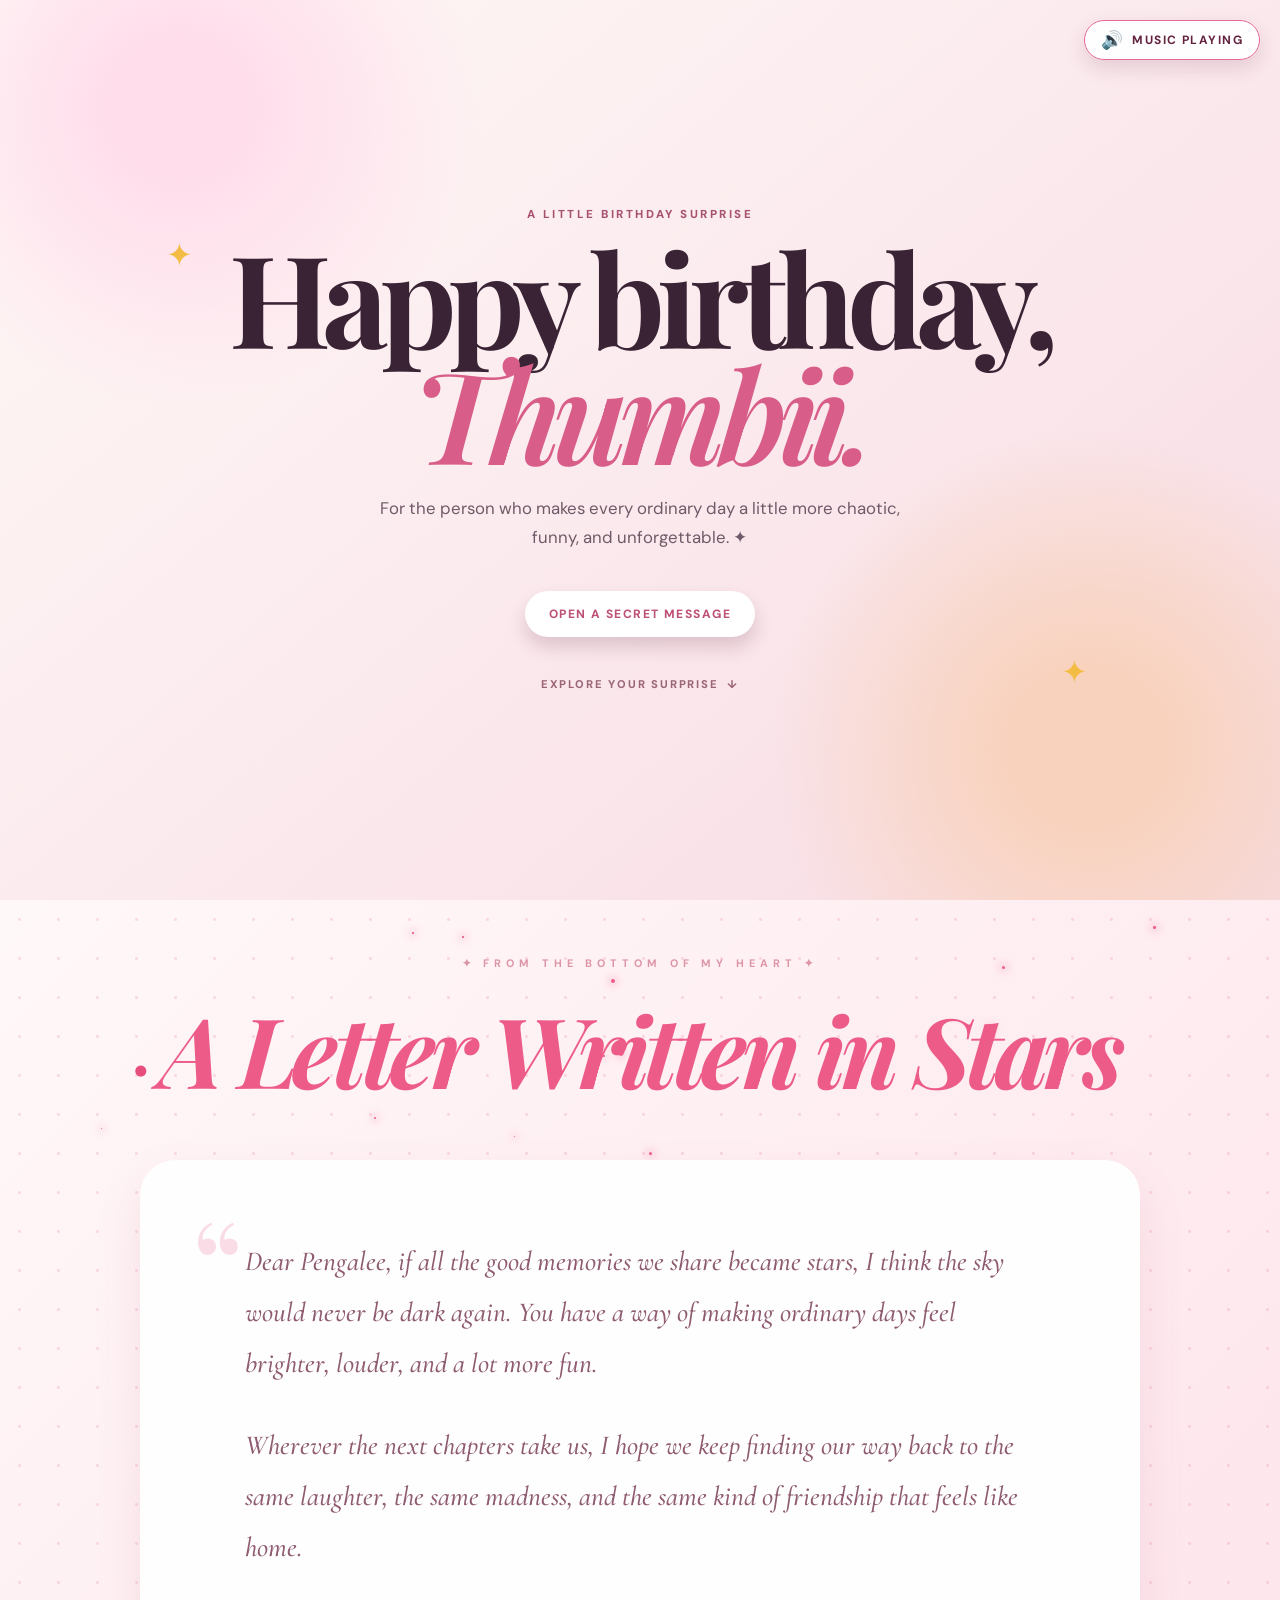
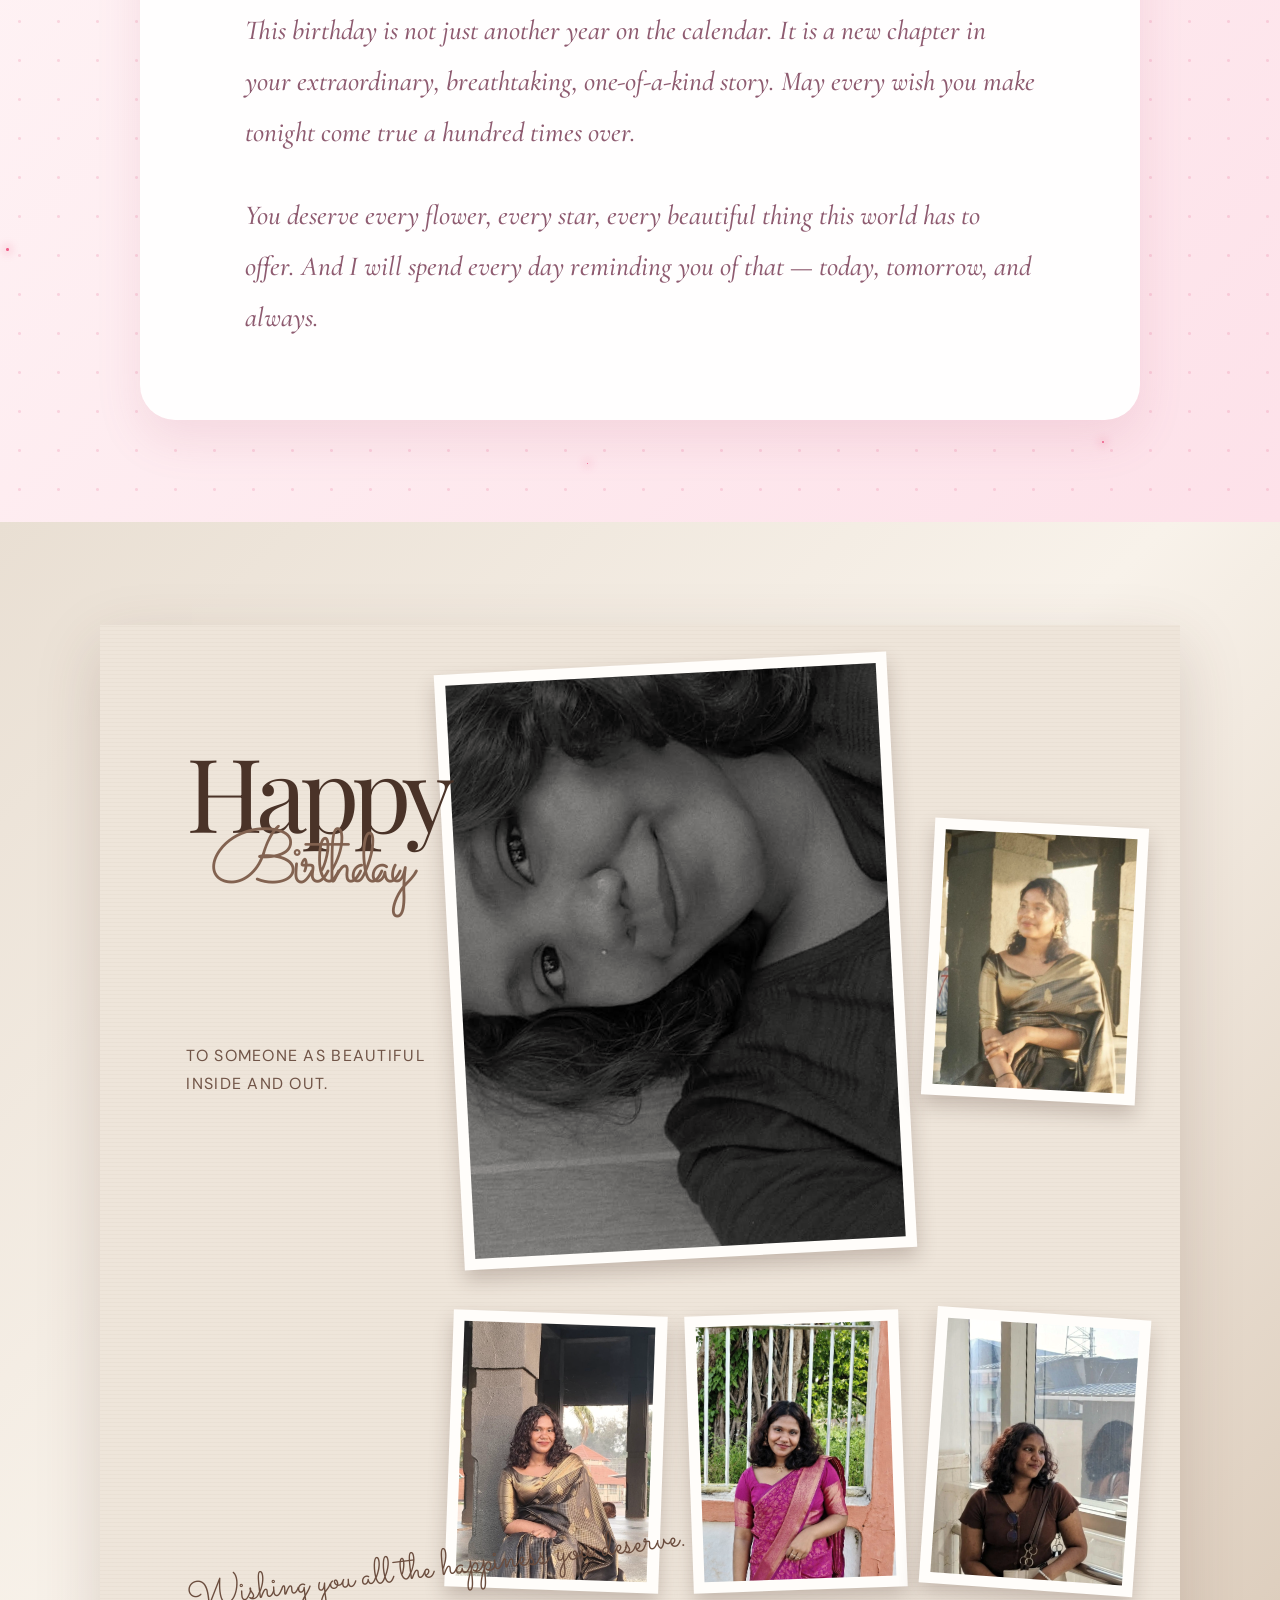
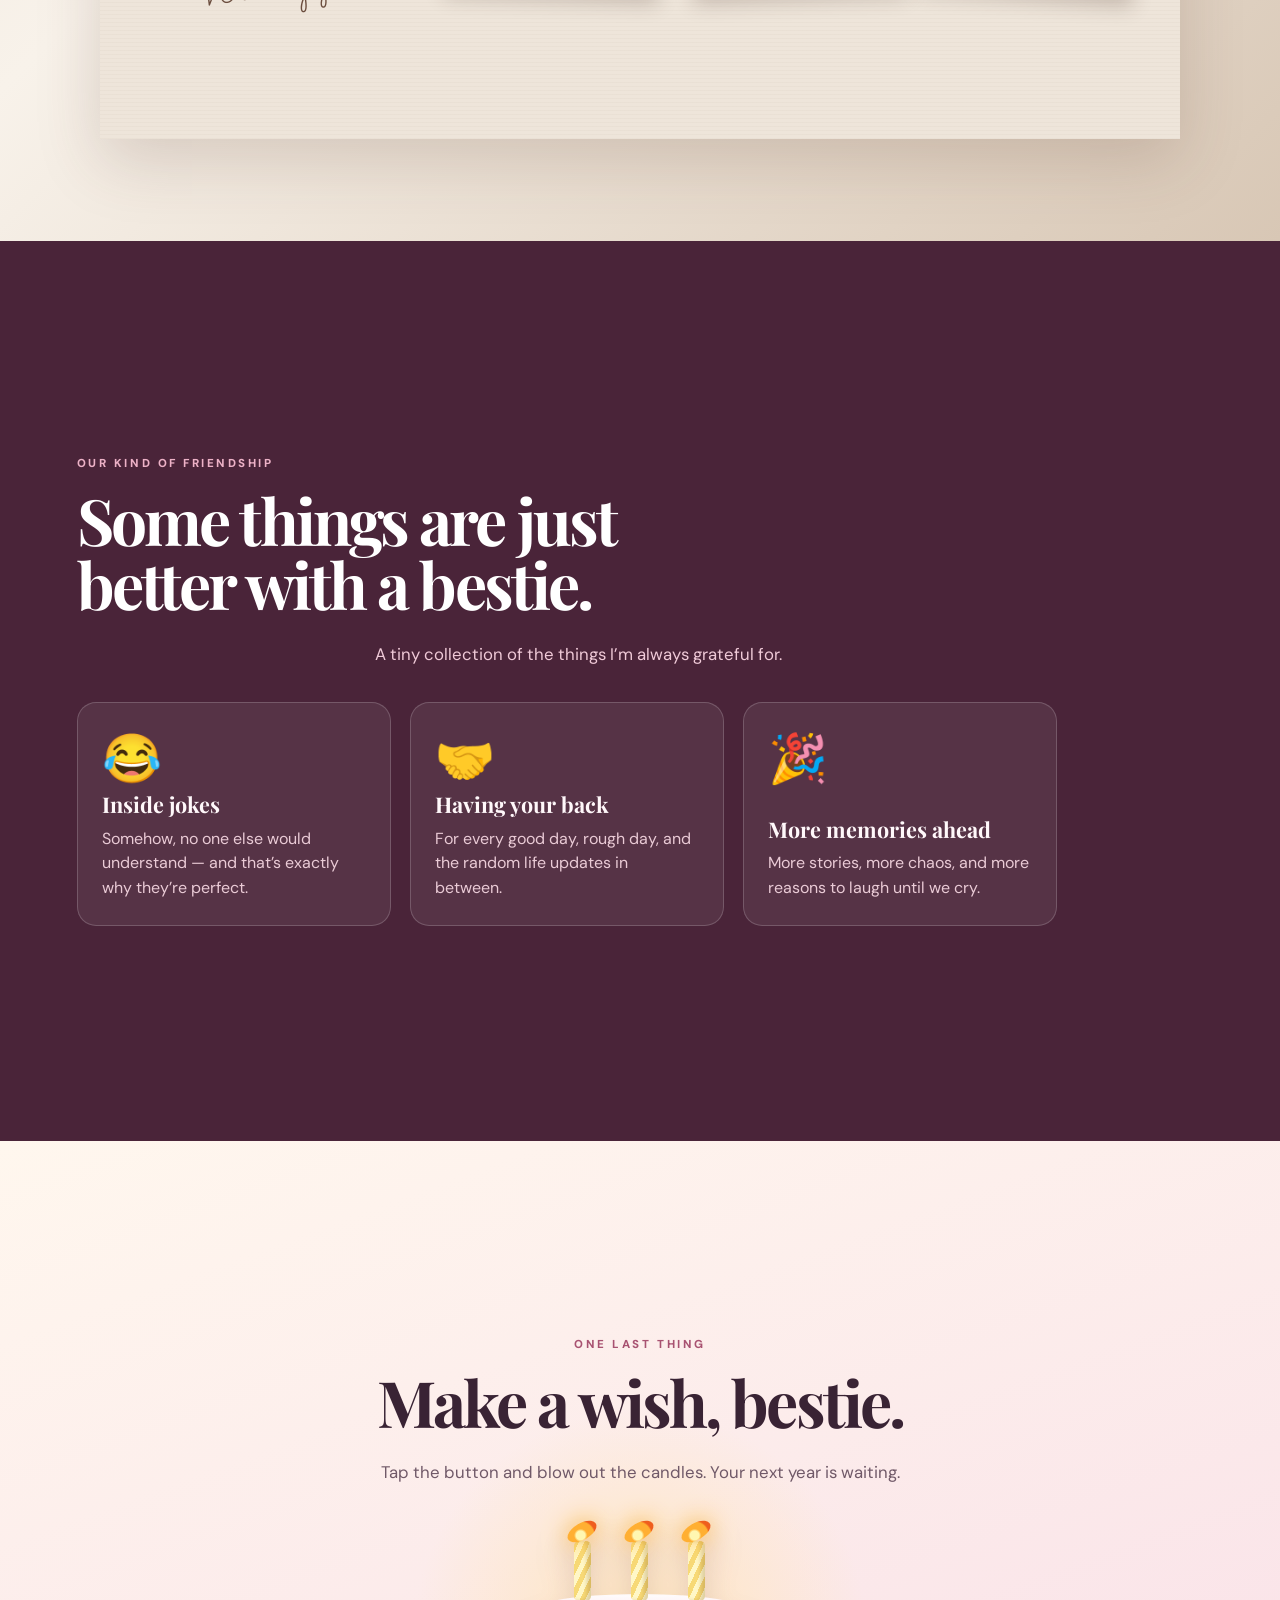
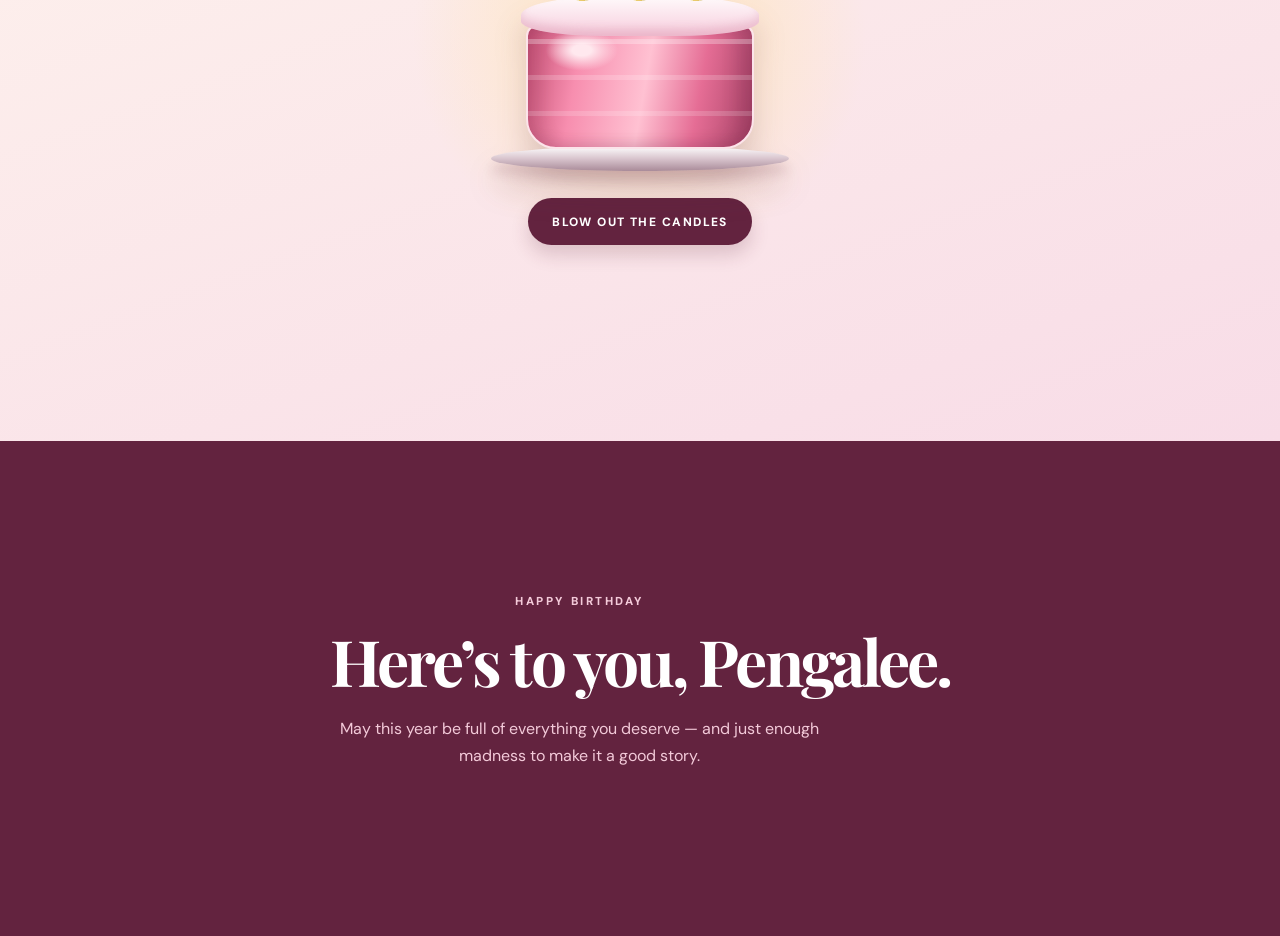
==== commit 6e641a6c: "music added" ====
--- a/bestie.html
+++ b/bestie.html
@@ -50,6 +50,58 @@
     const colors=["#f4bd45","#e86797","#76c9bd","#f29a58","#fff"];
     document.getElementById("blow").addEventListener("click",function(){document.querySelectorAll(".flame").forEach(x=>x.classList.add("out"));this.style.display="none";document.getElementById("wish").classList.add("active");const box=document.getElementById("confetti");for(let i=0;i<130;i++){const bit=document.createElement("i");bit.className="bit";bit.style.left=Math.random()*100+"vw";bit.style.background=colors[i%colors.length];bit.style.setProperty("--x",(Math.random()-.5)*260+"px");bit.style.animationDelay=Math.random()*.45+"s";box.append(bit);setTimeout(()=>bit.remove(),3200)}});
     const secret=document.getElementById("secret");let revealTimer;function closeSecret(){clearTimeout(revealTimer);secret.classList.remove("open","revealing","revealed")}document.getElementById("open-secret").addEventListener("click",()=>{secret.classList.add("open");requestAnimationFrame(()=>secret.classList.add("revealing"));revealTimer=setTimeout(()=>secret.classList.add("revealed"),850)});document.getElementById("close-secret").addEventListener("click",closeSecret);secret.addEventListener("click",e=>{if(e.target===secret)closeSecret()});const starSection=document.querySelector(".star-letter"),sky=document.querySelector(".constellation");for(let i=0;i<42;i++){const star=document.createElement("i");star.style.left=Math.random()*100+"%";star.style.top=Math.random()*100+"%";star.style.setProperty("--s",(Math.random()*3+1)+"px");star.style.setProperty("--dx",(Math.random()-.5)*180+"px");star.style.setProperty("--dy",(Math.random()-.5)*150+"px");star.style.setProperty("--d",(Math.random()*.8)+"s");sky.append(star)}new IntersectionObserver(entries=>{entries.forEach(entry=>{if(entry.isIntersecting){starSection.classList.add("in");}})},{threshold:.32}).observe(starSection);window.addEventListener("load",()=>setTimeout(()=>document.getElementById("loader").classList.add("done"),1300));
+    if (window.self === window.top) {
+      const bAudio = document.createElement("audio");
+      bAudio.id = "bg-audio";
+      bAudio.loop = true;
+      bAudio.preload = "auto";
+      bAudio.src = "sub_clair-happy-birthday-592177.mp3";
+      document.body.appendChild(bAudio);
+      const bBtn = document.createElement("button");
+      bBtn.id = "bestie-audio-btn";
+      bBtn.setAttribute("aria-label", "Toggle background music");
+      bBtn.innerHTML = '<span id="bestie-spk-icon" style="font-size:1.1rem">🔊</span> <span id="bestie-spk-text">Music Playing</span>';
+      bBtn.style.cssText = "position:fixed;top:20px;right:20px;z-index:9999;background:rgba(255,255,255,0.92);backdrop-filter:blur(10px);border:1.5px solid #e86797;border-radius:50px;padding:8px 16px;cursor:pointer;font-family:'DM Sans',sans-serif;font-size:0.75rem;font-weight:700;color:#63233f;display:flex;align-items:center;gap:8px;box-shadow:0 8px 20px rgba(99,35,63,0.15);transition:transform .2s;";
+      bBtn.onmouseover = () => bBtn.style.transform = "scale(1.05)";
+      bBtn.onmouseout = () => bBtn.style.transform = "scale(1)";
+      document.body.appendChild(bBtn);
+      let bSilenced = false;
+      function updateBUI(playing) {
+        const ic = document.getElementById("bestie-spk-icon");
+        const tx = document.getElementById("bestie-spk-text");
+        if (playing) {
+          if (ic) ic.textContent = "🔊";
+          if (tx) tx.textContent = "Music Playing";
+          bBtn.style.borderColor = "#e86797";
+        } else {
+          if (ic) ic.textContent = "🔇";
+          if (tx) tx.textContent = "Music Silent";
+          bBtn.style.borderColor = "#f8cbd9";
+        }
+      }
+      function bPlay() {
+        bAudio.muted = false;
+        bAudio.play().then(() => { if (!bSilenced) updateBUI(true); }).catch(() => { if (!bSilenced) updateBUI(true); });
+      }
+      bBtn.onclick = () => {
+        if (!bAudio.paused && !bAudio.muted) {
+          bSilenced = true;
+          bAudio.pause();
+          updateBUI(false);
+        } else {
+          bSilenced = false;
+          bPlay();
+        }
+      };
+      bPlay();
+      window.addEventListener("pointerdown", () => {
+        if (!bSilenced && bAudio.paused) bPlay();
+      }, { once: true, passive: true });
+    } else {
+      window.addEventListener("pointerdown", () => {
+        try { window.parent.postMessage({ type: "BDY_INTERACTION" }, "*"); } catch(e){}
+      }, { passive: true });
+    }
   </script>
 </body>
 </html>
